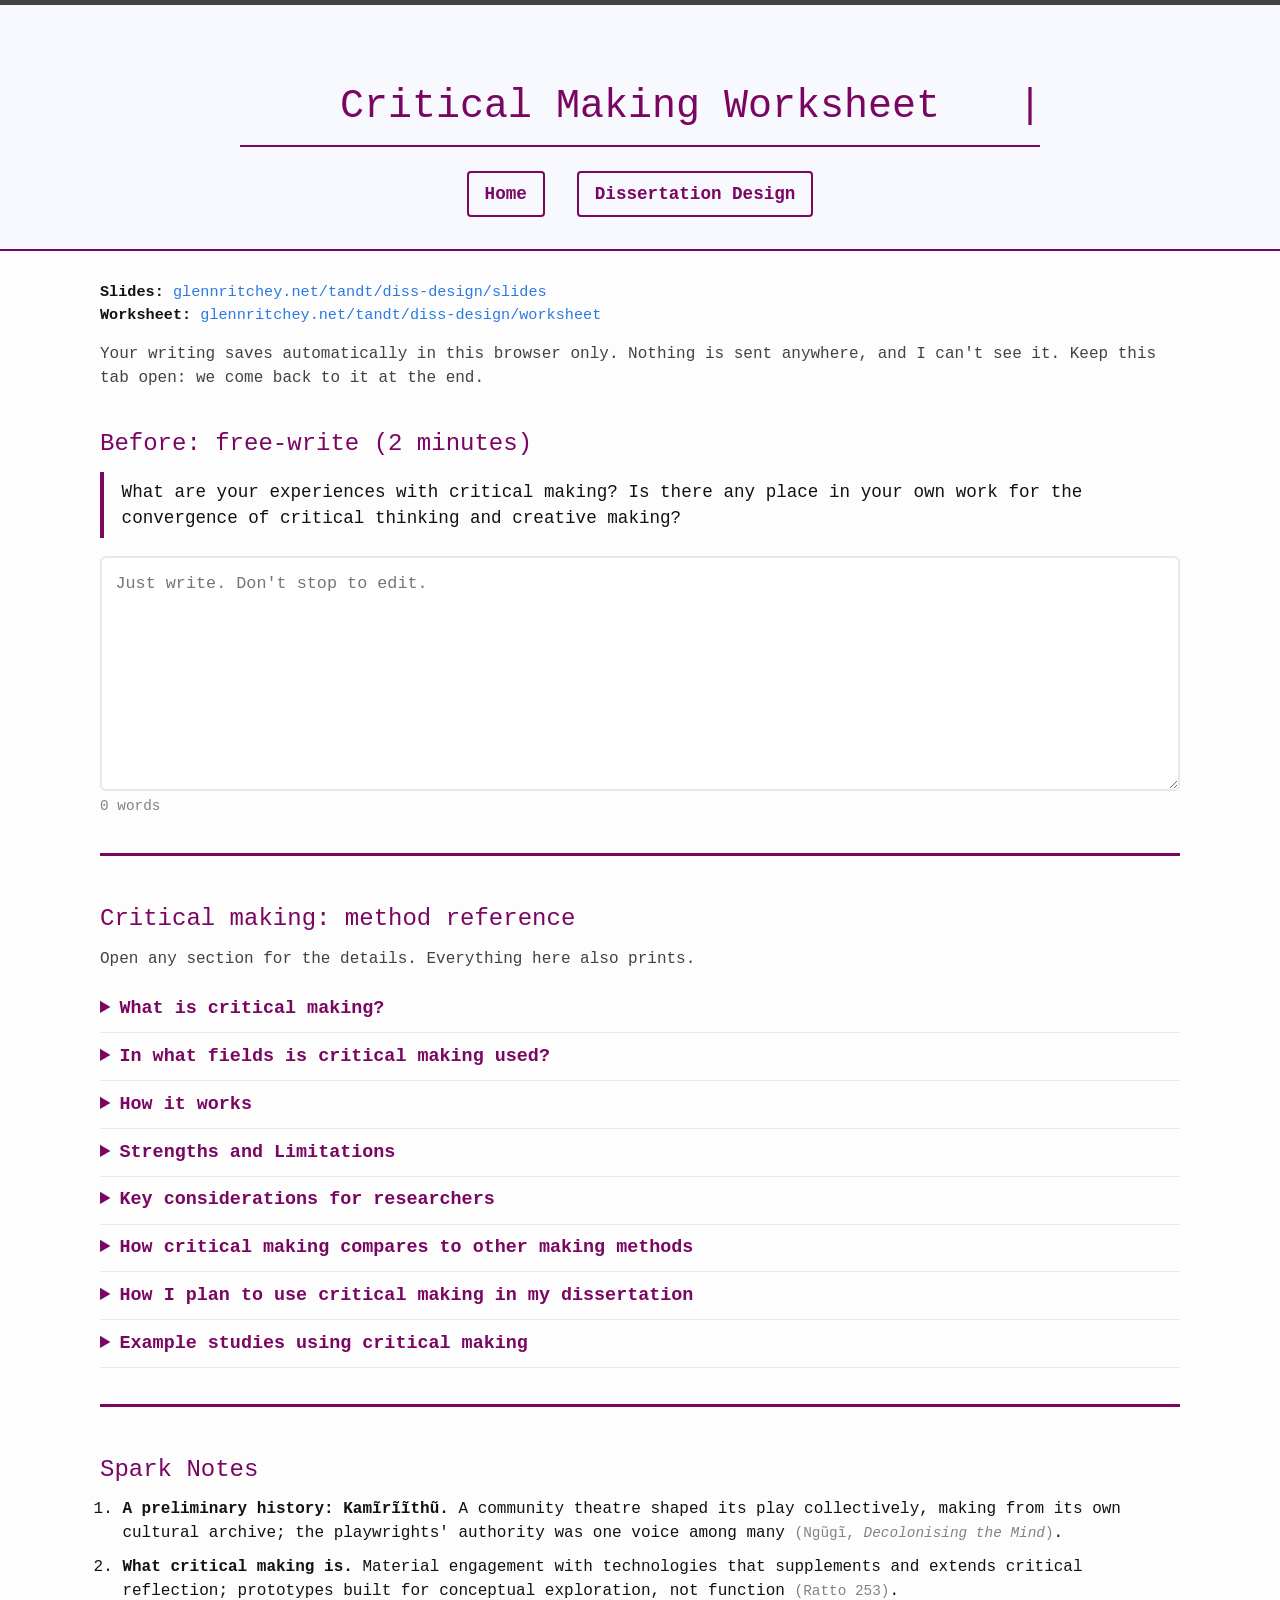
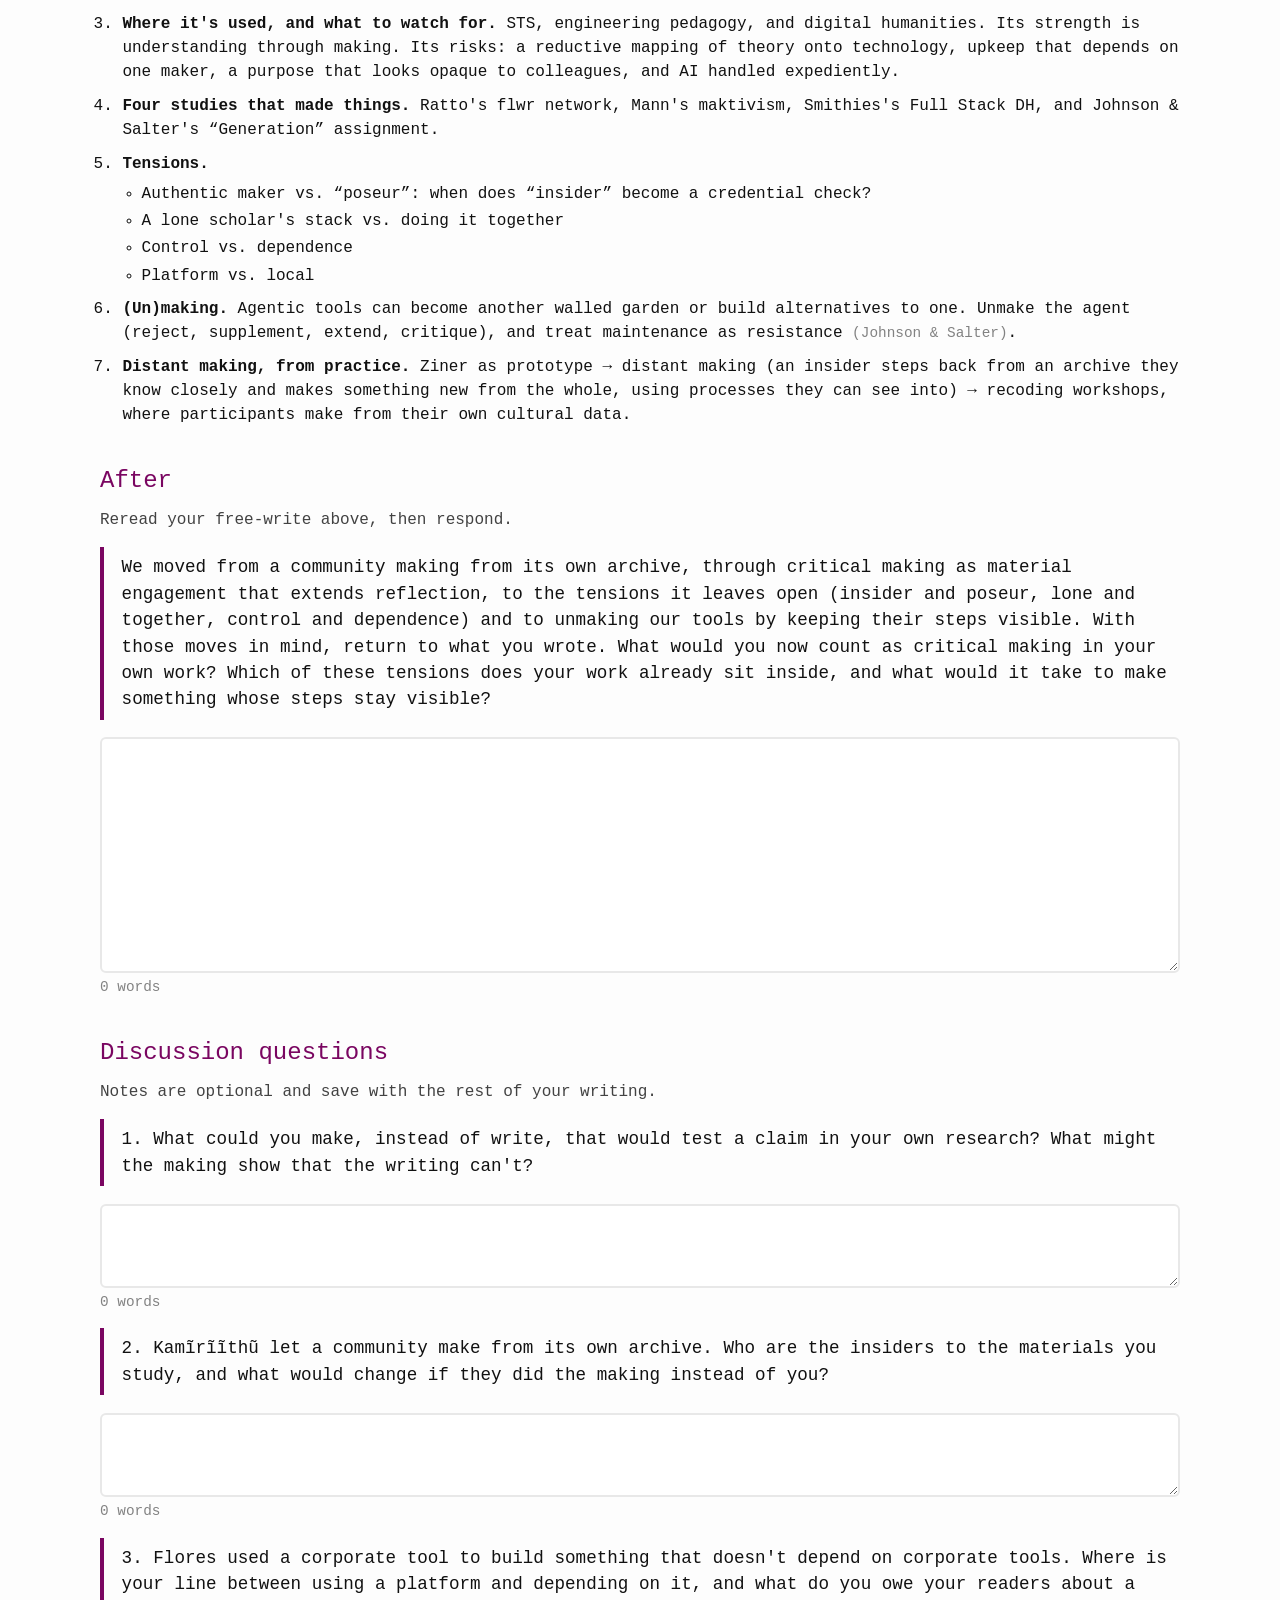
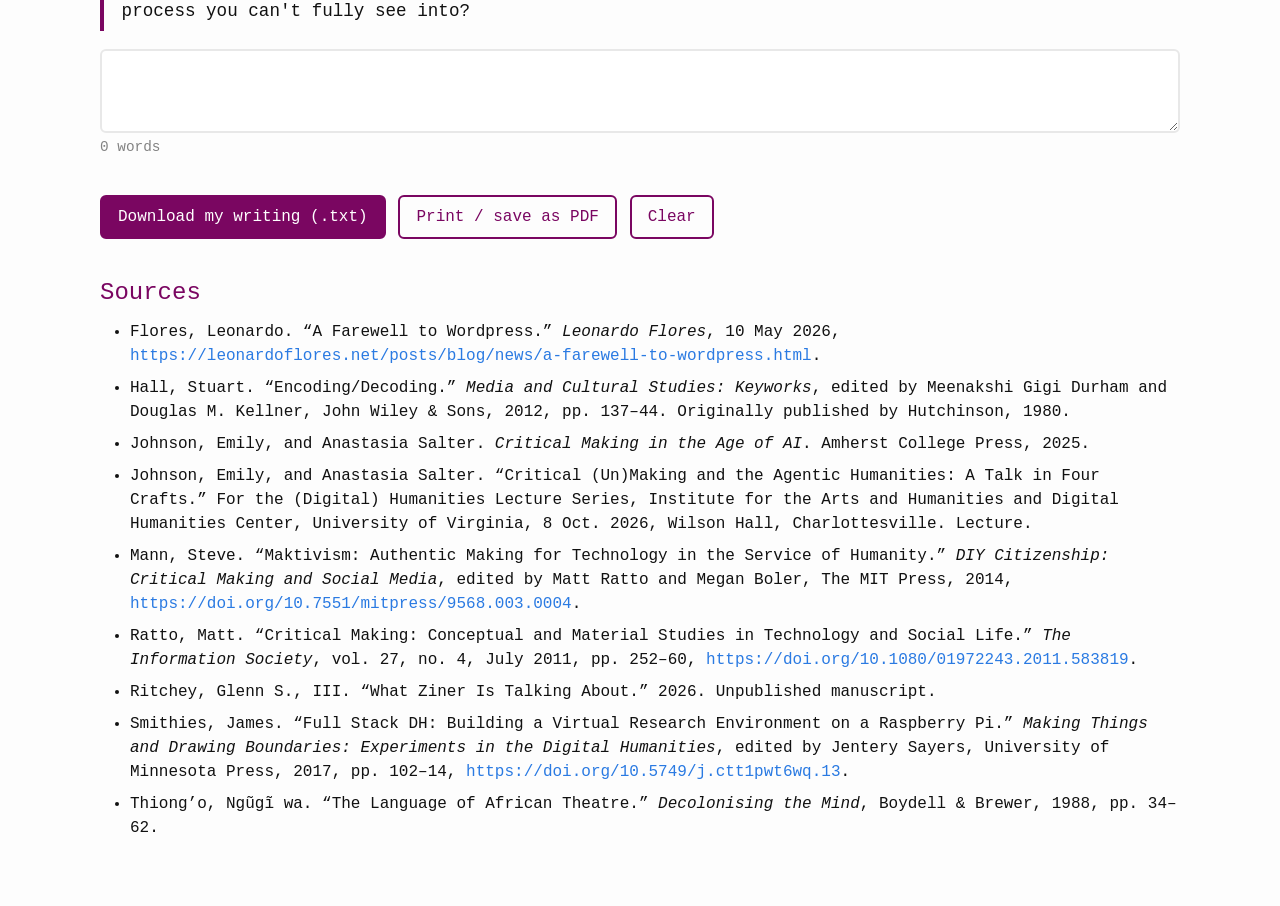
==== diss-design/worksheet/index.html @ 484efdeb "Add critical making slides, worksheet, and workshop links Slides and worksheet for the Dissertation " ====
<!DOCTYPE html>
<html lang="en">
<head>
  <meta charset="utf-8">
  <meta name="viewport" content="width=device-width, initial-scale=1">
  <title>Critical Making Worksheet - Glenn S. Ritchey III</title>
  <link rel="stylesheet" href="../../main.css">
  <style>
    .ws-note { color: var(--grey-color-dark); }
    .ws-links { font-family: var(--mono-font-family); font-size: 0.95rem; }
    .ws-section { margin: calc(var(--spacing-unit) * 1.2) 0; }
    .ws-section h2 { color: var(--accent-color); margin-bottom: 0.4em; }
    .ws-prompt {
      border-left: 4px solid var(--accent-color);
      padding: 0.4em 0 0.4em 1em; margin: 0 0 1em;
      font-size: 1.1rem;
    }
    .ws-section textarea {
      display: block; width: 100%; box-sizing: border-box;
      min-height: 14em; padding: 0.8em;
      font: inherit; font-size: 1.05rem; line-height: 1.5;
      color: var(--text-color); background: #fff;
      border: 2px solid var(--grey-color-light); border-radius: 6px;
      resize: vertical;
    }
    .ws-section textarea.short { min-height: 5em; }
    .ws-section textarea:focus { outline: none; border-color: var(--accent-color); }
    .ws-meta { color: var(--grey-color); font-size: 0.9rem; margin-top: 0.3em; }

    .ws-actions { display: flex; flex-wrap: wrap; gap: 0.8em; align-items: center; margin-top: var(--spacing-unit); }
    .ws-actions button {
      font: inherit; font-size: 1rem; cursor: pointer;
      padding: 0.5em 1em; border-radius: 6px;
      border: 2px solid var(--accent-color);
      background: var(--accent-color); color: #fff;
    }
    .ws-actions button:hover { background: var(--accent-color-dark); }
    .ws-actions button.secondary { background: transparent; color: var(--accent-color); }
    .ws-actions button.secondary:hover { background: var(--header-bg); }
    #ws-status { color: var(--grey-color); font-size: 0.9rem; }

    .ws-outline { border-top: 3px solid var(--accent-color); padding-top: 0.8em; }
    .ws-outline ol { margin-left: 1.4em; }
    .ws-outline li { margin-bottom: 0.6em; line-height: 1.5; }
    .ws-outline ul { margin: 0.4em 0 0 1.2em; }
    .ws-outline ul li { margin-bottom: 0.2em; }

    /* Method reference: collapsed in the room, open for reading and print */
    .ws-ref { border-top: 3px solid var(--accent-color); padding-top: 0.8em; }
    .ws-ref details { border-bottom: 1px solid var(--grey-color-light); padding: 0.6em 0; }
    .ws-ref summary {
      cursor: pointer; font-weight: bold; font-size: 1.15rem; color: var(--accent-color);
    }
    .ws-ref details > *:not(summary) { margin-top: 0.7em; }
    .ws-ref ol, .ws-ref ul { margin-left: 1.4em; }
    .ws-ref li { margin-bottom: 0.4em; line-height: 1.5; }
    .ws-rq { border-left: 4px solid var(--accent-color); padding-left: 1em; }

    .ws-table-wrap { overflow-x: auto; }
    .ws-table-wrap table { width: 100%; border-collapse: collapse; font-size: 0.95rem; }
    .ws-table-wrap th, .ws-table-wrap td {
      text-align: left; vertical-align: top;
      padding: 0.5em 0.6em; border-bottom: 1px solid var(--grey-color-light);
    }
    .ws-table-wrap th { background: var(--header-bg); }
    .ws-table-wrap ul { margin: 0 0 0 1.1em; }

    .ws-study { margin-bottom: 1em; }
    .ws-study p { margin-bottom: 0.3em; }

    .ref { color: var(--grey-color); font-size: 0.9em; }
    cite { font-style: italic; }
    .ws-sources li { margin-bottom: 0.5em; }

    /* Gaps for Glenn to fill; remove the class when settled */
    .query {
      background: #fff3b0; color: #5a4a00;
      font-family: var(--mono-font-family); font-size: 0.85em;
      padding: 0 0.3em; border-radius: 3px;
    }

    @media print {
      .site-header .cv-navigation, .ws-actions, .ws-meta { display: none; }
      .ws-section textarea { min-height: 6em; border-color: #999; }
      .ws-ref summary { list-style: none; }
      .thermal-text { animation: none; width: auto; opacity: 1; }
      .thermal-text::after { content: none; }
      .ws-prompt, .ws-ref summary, .ws-section h2 { break-after: avoid; }
      .ws-study, .ws-table-wrap tr, .ws-sources li, .ws-outline li { break-inside: avoid; }
    }
  </style>
</head>
<body>
<header class="site-header">
  <div class="wrapper">
    <h1 class="animated-header thermal-text" id="site-title">Critical Making Worksheet</h1>
    <div class="cv-navigation">
      <ul>
        <li><a href="https://glennritchey.net/" class="animated-link">Home</a></li>
        <li><a href="../" class="animated-link">Dissertation Design</a></li>
      </ul>
    </div>
  </div>
</header>
<main class="page-content" aria-label="Content">
<div class="wrapper">

<p class="ws-links"><strong>Slides:</strong> <a href="https://glennritchey.net/tandt/diss-design/slides/">glennritchey.net/tandt/diss-design/slides</a><br>
<strong>Worksheet:</strong> <a href="https://glennritchey.net/tandt/diss-design/worksheet/">glennritchey.net/tandt/diss-design/worksheet</a></p>

<p class="ws-note">Your writing saves automatically in this browser only. Nothing is sent anywhere, and I can't see it. Keep this tab open: we come back to it at the end.</p>

<!-- ============ BEFORE ============ -->
<section class="ws-section" aria-labelledby="before-h">
  <h2 id="before-h">Before: free-write (2 minutes)</h2>
  <p class="ws-prompt" id="before-prompt">What are your experiences with critical making? Is there any place in your own work for the convergence of critical thinking and creative making?</p>
  <textarea id="before" aria-labelledby="before-h before-prompt" placeholder="Just write. Don't stop to edit."></textarea>
  <p class="ws-meta" id="before-count">0 words</p>
</section>

<!-- ============ METHOD REFERENCE ============ -->
<section class="ws-section ws-ref" aria-labelledby="ref-h">
  <h2 id="ref-h">Critical making: method reference</h2>
  <p class="ws-note">Open any section for the details. Everything here also prints.</p>

  <details>
    <summary>What is critical making?</summary>
    <p>Critical making is a research method that uses material, hands-on work with technologies to extend critical reflection. Matt Ratto defines it as the effort “to use material forms of engagement with technologies to supplement and extend critical reflection and, in doing so, to reconnect our lived experiences with technologies to social and conceptual critique” <span class="ref">(Ratto 253)</span>.</p>
    <p>The things made are not meant to be finished products. Prototypes are “used to extend knowledge and skills in relevant technical areas as well as to provide the means for conceptual exploration” <span class="ref">(Ratto 253)</span>. The knowledge comes through the making.</p>
  </details>

  <details>
    <summary>In what fields is critical making used?</summary>
    <ul>
      <li>Science and technology studies and information studies (Ratto)</li>
      <li>Technology and society; engineering pedagogy (Mann)</li>
      <li>Digital humanities (Smithies)</li>
      <li>DH methodologies and pedagogy (Johnson &amp; Salter)</li>
    </ul>
  </details>

  <details>
    <summary>How it works</summary>
    <ol>
      <li><strong>Gather the concepts.</strong> Review the relevant literature and name the concepts and questions the making will work through.</li>
      <li><strong>Build prototypes together.</strong> Design and build technical prototypes collaboratively. Function matters less than what the building teaches.</li>
      <li><strong>Reconfigure and reflect.</strong> Rework the prototypes, discuss what they show, and carry that back to the concepts.</li>
    </ol>
    <p class="ref">Paraphrased from Ratto (2011)</p>
  </details>

  <details>
    <summary>Strengths and Limitations</summary>
    <div class="ws-table-wrap">
      <table>
        <thead><tr><th scope="col">Strengths</th><th scope="col">Limitations</th></tr></thead>
        <tbody><tr>
          <td><ul>
            <li>Understanding comes through “joint conceptual and materially productive work” <span class="ref">(Ratto 258)</span></li>
            <li>Connects lived experience with technology to critique</li>
            <li>Makes abstract claims about technology concrete and testable</li>
            <li>Produces a shared object a group can discuss</li>
          </ul></td>
          <td><ul>
            <li>The mapping of theory onto technology can turn reductive <span class="ref">(Ratto 257)</span></li>
            <li>“Not a model for general use”: upkeep, one maker's skills, platform dependence <span class="ref">(Smithies)</span></li>
            <li>The purpose can look opaque to colleagues <span class="ref">(Smithies)</span></li>
            <li>AI is often handled expediently: one optional prompt, not a full module <span class="ref">(Johnson &amp; Salter)</span></li>
          </ul></td>
        </tr></tbody>
      </table>
    </div>
  </details>

  <details>
    <summary>Key considerations for researchers</summary>
    <ul>
      <li><strong>Positionality:</strong> who counts as an insider, and when does “insider” become a credential check? <span class="ref">(Mann)</span></li>
      <li><strong>Shared authority:</strong> at Kamĩrĩĩthũ, the community made from its own archive and the playwrights' voice was one among many <span class="ref">(Ngũgĩ)</span>.</li>
      <li><strong>Visible steps:</strong> document the process. The less of a process you can see into, the more you owe an account of what it did.</li>
      <li><strong>Maintenance:</strong> plan for who keeps the thing running after the study ends.</li>
      <li><strong>Platform dependence:</strong> even a self-hosted stack can still run on Amazon <span class="ref">(Smithies)</span>.</li>
    </ul>
  </details>

  <details>
    <summary>How critical making compares to other making methods</summary>
    <div class="ws-table-wrap">
      <table>
        <thead><tr><th scope="col">Method</th><th scope="col">Central question</th><th scope="col">How it differs from critical making</th></tr></thead>
        <tbody>
          <tr><td>Research through design</td><td>What can designing this artifact teach us?</td><td>Aims at design knowledge and better artifacts; critique of technology is not required</td></tr>
          <tr><td>Speculative design</td><td>What futures could this object provoke us to imagine?</td><td>Objects provoke an audience, often as exhibits; making is less a site of the maker's own learning</td></tr>
          <tr><td>Participatory design</td><td>How can the people affected shape the system?</td><td>Centers stakeholder decision-making in a system's design; reflection is a means rather than the end</td></tr>
          <tr><td>Maker / DIY culture</td><td>Can I build or fix this myself?</td><td>Making as skill, hobby, or self-reliance; critique is optional (Mann's “do it together” pushes it toward critique)</td></tr>
        </tbody>
      </table>
    </div>
  </details>

  <details>
    <summary>How I plan to use critical making in my dissertation</summary>
    <p class="ws-rq"><strong>Research question:</strong> How can critical making, practiced as distant making, build digital literacy by teaching tactile literacy through digital tools, and digital literacy through tactile making, when people work with large data sets?</p>
    <p>I am integrating my critical making practice into digital literacy by developing <strong>distant making</strong>: an insider steps back from an archive they know closely and makes something new from the whole, using processes they can see into. “My distance is a matter of choice” <span class="ref">(Ritchey, “What Ziner is Talking About”)</span>.</p>
    <ul>
      <li><strong>Ziner</strong> is the prototype: a zine tool for first-year composition and the Ephemera Eternal workshop, whose iterations stay visible in its commit history.</li>
      <li><strong>Recoding workshops</strong> move between the folded page and the tools that generate it. Participants make from their own cultural data sets, and follow-up interviews ask what the making decoded <span class="ref">(Hall)</span>.</li>
    </ul>
  </details>

  <details>
    <summary>Example studies using critical making</summary>
    <div class="ws-study">
      <p><strong>Ratto (2011): flwr.</strong></p>
      <p class="ref">Ratto, Matt. “Critical Making: Conceptual and Material Studies in Technology and Social Life.” <cite>The Information Society</cite>, vol. 27, no. 4, July 2011, pp. 252–60, <a href="https://doi.org/10.1080/01972243.2011.583819">https://doi.org/10.1080/01972243.2011.583819</a>.</p>
      <p>Participants built networked “flwrs” set to a gift economy. When most of them only listened, the network “died,” and the discussion turned to reciprocity.</p>
    </div>
    <div class="ws-study">
      <p><strong>Mann (2014): maktivism.</strong></p>
      <p class="ref">Mann, Steve. “Maktivism: Authentic Making for Technology in the Service of Humanity.” <cite>DIY Citizenship: Critical Making and Social Media</cite>, edited by Matt Ratto and Megan Boler, The MIT Press, 2014, <a href="https://doi.org/10.7551/mitpress/9568.003.0004">https://doi.org/10.7551/mitpress/9568.003.0004</a>.</p>
      <p>Students hack dumpster computers and ID readers. The “Griefcase” makes a guard who wants to search it give up his own fingerprints.</p>
    </div>
    <div class="ws-study">
      <p><strong>Smithies (2017): Full Stack DH.</strong></p>
      <p class="ref">Smithies, James. “Full Stack DH: Building a Virtual Research Environment on a Raspberry Pi.” <cite>Making Things and Drawing Boundaries: Experiments in the Digital Humanities</cite>, edited by Jentery Sayers, University of Minnesota Press, 2017, pp. 102–14, <a href="https://doi.org/10.5749/j.ctt1pwt6wq.13">https://doi.org/10.5749/j.ctt1pwt6wq.13</a>.</p>
      <p>A personal research environment on a Raspberry Pi: control of the whole stack, yet still dependent on Amazon, and still needing care.</p>
    </div>
    <div class="ws-study">
      <p><strong>Johnson &amp; Salter (2025): “Generation.”</strong></p>
      <p class="ref">Johnson, Emily, and Anastasia Salter. <cite>Critical Making in the Age of AI</cite>. Amherst College Press, 2025.</p>
      <p>Students regenerate their own assignments with ChatGPT and critique the output.</p>
    </div>
  </details>
</section>

<!-- ============ SPARK NOTES ============ -->
<section class="ws-section ws-outline" aria-labelledby="outline-h">
  <h2 id="outline-h">Spark Notes</h2>
  <ol>
    <li><strong>A preliminary history: Kamĩrĩĩthũ.</strong> A community theatre shaped its play collectively, making from its own cultural archive; the playwrights' authority was one voice among many <span class="ref">(Ngũgĩ, <cite>Decolonising the Mind</cite>)</span>.</li>
    <li><strong>What critical making is.</strong> Material engagement with technologies that supplements and extends critical reflection; prototypes built for conceptual exploration, not function <span class="ref">(Ratto 253)</span>.</li>
    <li><strong>Where it's used, and what to watch for.</strong> STS, engineering pedagogy, and digital humanities. Its strength is understanding through making. Its risks: a reductive mapping of theory onto technology, upkeep that depends on one maker, a purpose that looks opaque to colleagues, and AI handled expediently.</li>
    <li><strong>Four studies that made things.</strong> Ratto's flwr network, Mann's maktivism, Smithies's Full Stack DH, and Johnson &amp; Salter's “Generation” assignment.</li>
    <li><strong>Tensions.</strong>
      <ul>
        <li>Authentic maker vs. “poseur”: when does “insider” become a credential check?</li>
        <li>A lone scholar's stack vs. doing it together</li>
        <li>Control vs. dependence</li>
        <li>Platform vs. local</li>
      </ul>
    </li>
    <li><strong>(Un)making.</strong> Agentic tools can become another walled garden or build alternatives to one. Unmake the agent (reject, supplement, extend, critique), and treat maintenance as resistance <span class="ref">(Johnson &amp; Salter)</span>.</li>
    <li><strong>Distant making, from practice.</strong> Ziner as prototype → distant making (an insider steps back from an archive they know closely and makes something new from the whole, using processes they can see into) → recoding workshops, where participants make from their own cultural data.</li>
  </ol>
</section>

<!-- ============ AFTER ============ -->
<section class="ws-section" aria-labelledby="after-h">
  <h2 id="after-h">After</h2>
  <p class="ws-note">Reread your free-write above, then respond.</p>
  <p class="ws-prompt" id="after-prompt">We moved from a community making from its own archive, through critical making as material engagement that extends reflection, to the tensions it leaves open (insider and poseur, lone and together, control and dependence) and to unmaking our tools by keeping their steps visible. With those moves in mind, return to what you wrote. What would you now count as critical making in your own work? Which of these tensions does your work already sit inside, and what would it take to make something whose steps stay visible?</p>
  <textarea id="after" aria-labelledby="after-h after-prompt"></textarea>
  <p class="ws-meta" id="after-count">0 words</p>
</section>

<!-- ============ DISCUSSION ============ -->
<section class="ws-section" aria-labelledby="disc-h">
  <h2 id="disc-h">Discussion questions</h2>
  <p class="ws-note">Notes are optional and save with the rest of your writing.</p>

  <p class="ws-prompt" id="q1-prompt">1. What could you make, instead of write, that would test a claim in your own research? What might the making show that the writing can't?</p>
  <textarea class="short" id="q1" aria-labelledby="q1-prompt"></textarea>
  <p class="ws-meta" id="q1-count">0 words</p>

  <p class="ws-prompt" id="q2-prompt">2. Kamĩrĩĩthũ let a community make from its own archive. Who are the insiders to the materials you study, and what would change if they did the making instead of you?</p>
  <textarea class="short" id="q2" aria-labelledby="q2-prompt"></textarea>
  <p class="ws-meta" id="q2-count">0 words</p>

  <p class="ws-prompt" id="q3-prompt">3. Flores used a corporate tool to build something that doesn't depend on corporate tools. Where is your line between using a platform and depending on it, and what do you owe your readers about a process you can't fully see into?</p>
  <textarea class="short" id="q3" aria-labelledby="q3-prompt"></textarea>
  <p class="ws-meta" id="q3-count">0 words</p>
</section>

<div class="ws-actions">
  <button type="button" id="download">Download my writing (.txt)</button>
  <button type="button" class="secondary" id="print">Print / save as PDF</button>
  <button type="button" class="secondary" id="clear">Clear</button>
  <span id="ws-status" role="status" aria-live="polite"></span>
</div>

<!-- ============ SOURCES ============ -->
<section class="ws-section ws-sources" aria-labelledby="src-h">
  <h2 id="src-h">Sources</h2>
  <ul>
    <li>Flores, Leonardo. “A Farewell to Wordpress.” <cite>Leonardo Flores</cite>, 10 May 2026, <a href="https://leonardoflores.net/posts/blog/news/a-farewell-to-wordpress.html">https://leonardoflores.net/posts/blog/news/a-farewell-to-wordpress.html</a>.</li>
    <li>Hall, Stuart. “Encoding/Decoding.” <cite>Media and Cultural Studies: Keyworks</cite>, edited by Meenakshi Gigi Durham and Douglas M. Kellner, John Wiley &amp; Sons, 2012, pp. 137–44. Originally published by Hutchinson, 1980.</li>
    <li>Johnson, Emily, and Anastasia Salter. <cite>Critical Making in the Age of AI</cite>. Amherst College Press, 2025.</li>
    <li>Johnson, Emily, and Anastasia Salter. “Critical (Un)Making and the Agentic Humanities: A Talk in Four Crafts.” For the (Digital) Humanities Lecture Series, Institute for the Arts and Humanities and Digital Humanities Center, University of Virginia, 8 Oct. 2026, Wilson Hall, Charlottesville. Lecture.</li>
    <li>Mann, Steve. “Maktivism: Authentic Making for Technology in the Service of Humanity.” <cite>DIY Citizenship: Critical Making and Social Media</cite>, edited by Matt Ratto and Megan Boler, The MIT Press, 2014, <a href="https://doi.org/10.7551/mitpress/9568.003.0004">https://doi.org/10.7551/mitpress/9568.003.0004</a>.</li>
    <li>Ratto, Matt. “Critical Making: Conceptual and Material Studies in Technology and Social Life.” <cite>The Information Society</cite>, vol. 27, no. 4, July 2011, pp. 252–60, <a href="https://doi.org/10.1080/01972243.2011.583819">https://doi.org/10.1080/01972243.2011.583819</a>.</li>
    <li>Ritchey, Glenn S., III. “What Ziner Is Talking About.” 2026. Unpublished manuscript.</li>
    <li>Smithies, James. “Full Stack DH: Building a Virtual Research Environment on a Raspberry Pi.” <cite>Making Things and Drawing Boundaries: Experiments in the Digital Humanities</cite>, edited by Jentery Sayers, University of Minnesota Press, 2017, pp. 102–14, <a href="https://doi.org/10.5749/j.ctt1pwt6wq.13">https://doi.org/10.5749/j.ctt1pwt6wq.13</a>.</li>
    <li>Thiong’o, Ngũgĩ wa. “The Language of African Theatre.” <cite>Decolonising the Mind</cite>, Boydell &amp; Brewer, 1988, pp. 34–62.</li>
  </ul>
</section>

</div>
</main>

<script>
(function () {
  const KEY = 'tandt-cm-worksheet-v1';
  const ids = ['before', 'after', 'q1', 'q2', 'q3'];
  const fields = ids.map(id => document.getElementById(id));
  const byId = id => document.getElementById(id);
  const status = byId('ws-status');
  let storageOk = true, saveTimer = null;

  const words = s => (s.trim().match(/\S+/g) || []).length;
  const count = f => {
    const n = words(f.value);
    byId(f.id + '-count').textContent = n + (n === 1 ? ' word' : ' words');
  };
  const noSave = () => { storageOk = false;
    status.textContent = 'This browser is not saving. Use Download before closing the tab.'; };

  function load() {
    try {
      const data = JSON.parse(localStorage.getItem(KEY) || '{}');
      fields.forEach(f => { if (typeof data[f.id] === 'string') f.value = data[f.id]; });
    } catch (e) { noSave(); }
    fields.forEach(count);
  }

  function save() {
    if (!storageOk) return;
    try {
      const data = {};
      fields.forEach(f => { data[f.id] = f.value; });
      localStorage.setItem(KEY, JSON.stringify(data));
      status.textContent = 'Saved in this browser';
    } catch (e) { noSave(); }
  }

  fields.forEach(f => f.addEventListener('input', () => {
    count(f);
    clearTimeout(saveTimer);
    saveTimer = setTimeout(save, 400);
  }));
  window.addEventListener('beforeunload', save);

  // Open every reference section for printing, then restore
  let wasOpen = [];
  window.addEventListener('beforeprint', () => {
    const ds = [...document.querySelectorAll('.ws-ref details')];
    wasOpen = ds.map(d => d.open);
    ds.forEach(d => { d.open = true; });
  });
  window.addEventListener('afterprint', () => {
    document.querySelectorAll('.ws-ref details').forEach((d, n) => { d.open = !!wasOpen[n]; });
  });
  byId('print').addEventListener('click', () => window.print());

  byId('download').addEventListener('click', () => {
    const prompt = id => byId(id).textContent.trim();
    const block = (label, promptId, f) => [label, prompt(promptId), '', f.value.trim(), ''];
    const text = [
      'Critical Making Worksheet', '',
      ...block('BEFORE', 'before-prompt', fields[0]),
      ...block('AFTER', 'after-prompt', fields[1]),
      'DISCUSSION', '',
      ...block('', 'q1-prompt', fields[2]),
      ...block('', 'q2-prompt', fields[3]),
      ...block('', 'q3-prompt', fields[4])
    ].join('\n');
    const a = document.createElement('a');
    a.href = URL.createObjectURL(new Blob([text], { type: 'text/plain;charset=utf-8' }));
    a.download = 'critical-making-worksheet.txt';
    document.body.appendChild(a); a.click(); a.remove();
    setTimeout(() => URL.revokeObjectURL(a.href), 1000);
  });

  byId('clear').addEventListener('click', () => {
    if (!confirm('Erase all your responses from this browser? This cannot be undone.')) return;
    fields.forEach(f => { f.value = ''; count(f); });
    try { localStorage.removeItem(KEY); } catch (e) {}
    status.textContent = 'Cleared';
  });

  load();
})();
</script>
</body>
</html>
---- main.css ----
/*
 * Standalone stylesheet for glennritchey.net, ported off the Jekyll
 * "minima" theme for a plain static host (no Sass/Liquid build step).
 * Covers the same markup as _layouts/default.html + _includes/footer.html.
 */

:root {
  --text-color: #111;
  --background-color: #fdfdfd;
  --brand-color: #2a7ae2;
  --brand-color-visited: rgb(22.9483471074, 86.2541322314, 168.5516528926);
  --grey-color: #828282;
  --grey-color-light: #e8e8e8;
  --grey-color-dark: #424242;
  --accent-color: rgb(122, 6, 97);
  --accent-color-dark: rgb(98, 5, 78);
  --header-bg: rgb(248, 248, 255);
  --spacing-unit: 30px;
  --content-width: 800px;
  --base-font-family: -apple-system, BlinkMacSystemFont, "Segoe UI", Roboto, Helvetica, Arial, sans-serif, "Apple Color Emoji", "Segoe UI Emoji", "Segoe UI Symbol";
  --mono-font-family: 'Liberation Mono', 'Courier New', Consolas, Monaco, 'Andale Mono', 'Ubuntu Mono', monospace;
}

/**
 * Reset some basic elements
 */
body, h1, h2, h3, h4, h5, h6,
p, blockquote, pre, hr,
dl, dd, ol, ul, figure {
  margin: 0;
  padding: 0;
}

/**
 * Basic styling
 */
body {
  font: 400 16px/1.5 var(--base-font-family);
  color: var(--text-color);
  background-color: var(--background-color);
  -webkit-text-size-adjust: 100%;
  -webkit-font-feature-settings: "kern" 1;
  -moz-font-feature-settings: "kern" 1;
  -o-font-feature-settings: "kern" 1;
  font-feature-settings: "kern" 1;
  font-kerning: normal;
  display: flex;
  min-height: 100vh;
  flex-direction: column;
}

/**
 * Set `margin-bottom` to maintain vertical rhythm
 */
h1, h2, h3, h4, h5, h6,
p, blockquote, pre,
ul, ol, dl, figure,
.highlight {
  margin-bottom: 15px;
}

/**
 * `main` element
 */
main {
  display: block;
}

/**
 * Images
 */
img {
  max-width: 100%;
  vertical-align: middle;
}

/**
 * Figures
 */
figure > img {
  display: block;
}

figcaption {
  font-size: 14px;
}

/**
 * Lists
 */
ul, ol {
  margin-left: 30px;
}

li > ul,
li > ol {
  margin-bottom: 0;
}

/**
 * Headings
 */
h1, h2, h3, h4, h5, h6 {
  font-weight: 400;
}

/**
 * Links
 */
a {
  color: var(--brand-color);
  text-decoration: none;
}
a:visited {
  color: var(--brand-color-visited);
}
a:hover {
  color: var(--text-color);
  text-decoration: underline;
}

/**
 * Blockquotes
 */
blockquote {
  color: var(--grey-color);
  border-left: 4px solid var(--grey-color-light);
  padding-left: 15px;
  font-size: 18px;
  letter-spacing: -1px;
  font-style: italic;
}
blockquote > :last-child {
  margin-bottom: 0;
}

/**
 * Base code formatting (overridden by the custom code-block rules below)
 */
pre,
code {
  font-size: 15px;
  border: 1px solid var(--grey-color-light);
  border-radius: 3px;
  background-color: #eef;
}

code {
  padding: 1px 5px;
}

pre {
  padding: 8px 12px;
  overflow-x: auto;
}
pre > code {
  border: 0;
  padding-right: 0;
  padding-left: 0;
}

/**
 * Wrapper
 */
.wrapper {
  max-width: calc(800px - 30px * 2);
  margin-right: auto;
  margin-left: auto;
  padding-right: 30px;
  padding-left: 30px;
}
@media screen and (max-width: 800px) {
  .wrapper {
    max-width: calc(800px - 30px);
    padding-right: 15px;
    padding-left: 15px;
  }
}

/**
 * Clearfix
 */
.wrapper:after {
  content: "";
  display: table;
  clear: both;
}

/**
 * Tables
 */
table {
  margin-bottom: 30px;
  width: 100%;
  text-align: left;
  color: rgb(62.9, 62.9, 62.9);
  border-collapse: collapse;
  border: 1px solid var(--grey-color-light);
}
table tr:nth-child(even) {
  background-color: rgb(247.3, 247.3, 247.3);
}
table th, table td {
  padding: 10px 15px;
}
table th {
  background-color: rgb(239.65, 239.65, 239.65);
  border: 1px solid rgb(221.8, 221.8, 221.8);
  border-bottom-color: rgb(201.4, 201.4, 201.4);
}
table td {
  border: 1px solid var(--grey-color-light);
}

/**
 * Site header (base; overridden by the custom rules below)
 */
.site-header {
  border-top: 5px solid var(--grey-color-dark);
  border-bottom: 1px solid var(--grey-color-light);
  min-height: 55.95px;
  position: relative;
}

/**
 * Site footer
 */
.site-footer {
  border-top: 1px solid var(--grey-color-light);
  padding: 30px 0;
}

/**
 * Page content
 */
.page-content {
  padding: 30px 0;
  flex: 1;
}

/* Inline code */
code {
  background-color: #f6f8fa;
  border: 1px solid #d1d5da;
  border-radius: 3px;
  padding: 0.2em 0.4em;
  font-family: var(--mono-font-family);
  font-size: 0.9em;
  color: #24292e;
}

/* Code blocks */
pre {
  background-color: #f6f8fa;
  border: 2px solid var(--accent-color);
  border-radius: 6px;
  padding: 16px;
  overflow-x: auto;
  margin: 1.5rem 0;
  line-height: 1.45;
}

pre code {
  background-color: transparent;
  border: 0;
  padding: 0;
  font-family: var(--mono-font-family);
  font-size: 0.85em;
  color: #24292e;
  white-space: pre;
  word-break: normal;
  word-wrap: normal;
}

/* JSON syntax highlighting (basic) */
pre code .s { color: #032f62; } /* strings */
pre code .k { color: #d73a49; } /* keys */
pre code .p { color: #24292e; } /* punctuation */

/* Scrollbar styling for code blocks */
pre::-webkit-scrollbar {
  height: 8px;
}

pre::-webkit-scrollbar-track {
  background: #f1f1f1;
  border-radius: 4px;
}

pre::-webkit-scrollbar-thumb {
  background: var(--accent-color);
  border-radius: 4px;
}

pre::-webkit-scrollbar-thumb:hover {
  background: var(--accent-color-dark);
}

/* Global font family */
html {
  overflow-x: clip;
}
body {
  font-family: var(--mono-font-family) !important;
  overflow-x: hidden;
}

/* Custom styles */
.wrapper {
  max-width: 1080px !important;
  margin: 0 auto !important;
  padding: 0 20px !important;
}

.site-header {
  background: var(--header-bg);
  border-bottom: 2px solid var(--accent-color);
  padding: 2rem 0;
  text-align: center;
}

.site-header .wrapper {
  max-width: 800px !important;
  margin: 0 auto !important;
  padding: 0 20px !important;
}

.site-header .animated-header {
  margin-bottom: 1.5rem;
  font-size: 2.5rem;
}

.site-header .cv-navigation {
  margin: 0;
}

h1, h2, h3, h4, h5, h6 {
  color: var(--accent-color) !important;
}

/* Improved heading spacing */
h1 {
  margin-top: 2.5rem;
  margin-bottom: 1.5rem;
}

h2 {
  margin-top: 2rem;
  margin-bottom: 1.2rem;
}

h3 {
  margin-top: 1.5rem;
  margin-bottom: 1rem;
}

h4, h5, h6 {
  margin-top: 1.2rem;
  margin-bottom: 0.8rem;
}

.post-content h1,
.post-content h2,
.post-content h3,
.page-content h1,
.page-content h2,
.page-content h3 {
  color: var(--accent-color) !important;
}

.site-header a {
  color: var(--accent-color);
}

img {
  display: block;
  max-width: 100%;
  margin: 20px auto;
}

/* ===== ANIMATIONS ===== */

/* Thermal printer effect for text */
@keyframes thermal-print {
  from {
    width: 0;
    opacity: 0;
  }
  to {
    width: 100%;
    opacity: 1;
  }
}

@keyframes thermal-cursor {
  0%, 50% {
    opacity: 1;
  }
  51%, 100% {
    opacity: 0;
  }
}

.thermal-text {
  overflow: hidden;
  white-space: nowrap;
  animation: thermal-print 2s steps(20, end) forwards;
  position: relative;
}

.thermal-text::after {
  content: '|';
  color: var(--accent-color);
  animation: thermal-cursor 1s infinite;
  position: absolute;
  right: -2px;
}

/* Animated header */
.animated-header {
  font-family: inherit;
  color: var(--accent-color) !important;
  border-bottom: 2px solid var(--accent-color);
  padding-bottom: 0.5rem;
  margin-bottom: 2rem;
  transition: opacity 0.3s ease;
}

/* Clickable title after animation */
.clickable-title:hover {
  opacity: 0.8;
}

/* Link underline slide-in animation */
.animated-link {
  position: relative;
  text-decoration: none !important;
  color: var(--accent-color);
  font-weight: 600;
  transition: color 0.3s ease;
}

.animated-link::before {
  content: '';
  position: absolute;
  bottom: -2px;
  left: 0;
  width: 0;
  height: 2px;
  background-color: var(--accent-color);
  transition: width 0.4s ease;
}

.animated-link:hover {
  color: var(--accent-color);
}

.animated-link:hover::before {
  width: 100%;
}

/* CV Navigation Links */
.cv-navigation {
  margin: 2rem 0;
  text-align: center;
}

.cv-navigation ul {
  list-style: none;
  padding: 0;
  margin: 0;
  display: flex;
  flex-wrap: wrap;
  justify-content: center;
  gap: 2rem;
}

.cv-navigation li {
  margin: 0;
}

.cv-navigation .animated-link {
  font-size: 1.1rem;
  padding: 0.5rem 1rem;
  border: 2px solid var(--accent-color);
  border-radius: 4px;
  display: inline-block;
  transition: all 0.3s ease;
  background-color: transparent;
}

.cv-navigation .animated-link:hover {
  background-color: var(--accent-color);
  color: white !important;
  transform: translateY(-2px);
}

.cv-navigation .animated-link::before {
  display: none; /* Remove underline for navigation buttons */
}

/* Navigation dropdown styling */
.nav-dropdown-container {
  position: relative;
}

/* Override default button styles while preserving navigation styling */
.cv-navigation .nav-dropdown-btn {
  cursor: pointer;
  display: inline-flex;
  align-items: center;
  gap: 5px;
  font-family: inherit;
}

.nav-dropdown-btn {
  background: none;
  border: none;
  cursor: pointer;
  display: inline-flex;
  align-items: center;
  gap: 5px;
  font-family: inherit;
}

.nav-dropdown-btn .dropdown-arrow {
  font-size: 0.7rem;
  transition: transform 0.3s ease;
}

.nav-dropdown-btn:hover .dropdown-arrow {
  transform: rotate(180deg);
}

.nav-dropdown {
  position: absolute;
  top: 100%;
  left: 50%;
  transform: translateX(-50%);
  background-color: white;
  border: 2px solid var(--accent-color);
  border-radius: 8px;
  box-shadow: 0 4px 15px rgba(122, 6, 97, 0.2);
  min-width: 160px;
  opacity: 0;
  visibility: hidden;
  transform: translateX(-50%) translateY(-10px);
  transition: all 0.3s ease;
  z-index: 1001;
  margin-top: 8px;
}

.nav-dropdown.show {
  opacity: 1;
  visibility: visible;
  transform: translateX(-50%) translateY(0);
}

.nav-option {
  display: block;
  padding: 12px 16px;
  color: var(--accent-color);
  text-decoration: none;
  font-family: inherit;
  font-size: 0.9rem;
  font-weight: 600;
  border-bottom: 1px solid rgba(122, 6, 97, 0.1);
  transition: all 0.3s ease;
}

.nav-option:last-child {
  border-bottom: none;
  border-radius: 0 0 6px 6px;
}

.nav-option:first-child {
  border-radius: 6px 6px 0 0;
}

.nav-option:hover {
  background-color: var(--accent-color);
  color: white;
  text-decoration: none;
}

/* Contents dropdown styling */
.contents-dropdown {
  margin: 2rem 0;
  text-align: center;
}

.contents-dropdown select {
  font-family: inherit;
  font-size: 1rem;
  padding: 0.75rem 1rem;
  border: 2px solid var(--accent-color);
  border-radius: 4px;
  background-color: white;
  color: var(--accent-color);
  min-width: 250px;
  cursor: pointer;
  transition: all 0.3s ease;
  outline: none;
}

.contents-dropdown select:hover {
  background-color: var(--header-bg);
  box-shadow: 0 2px 8px rgba(122, 6, 97, 0.15);
}

.contents-dropdown select:focus {
  background-color: var(--accent-color);
  color: white;
  box-shadow: 0 0 0 3px rgba(122, 6, 97, 0.2);
}

.contents-dropdown option {
  background-color: white;
  color: var(--accent-color);
  padding: 0.5rem;
}

/* ===== FLOATING ACTION BUTTONS ===== */

/* Floating buttons container */
.floating-buttons {
  position: fixed;
  top: 20px;
  right: 20px;
  display: flex;
  flex-direction: column;
  gap: 10px;
  z-index: 1000;
}

/* Individual floating button containers */
.floating-btn-container {
  position: relative;
  display: flex;
  justify-content: flex-end;
}

/* Base floating button styles */
.floating-btn {
  display: flex;
  align-items: center;
  justify-content: center;
  width: 50px;
  height: 50px;
  border: 2px solid var(--accent-color);
  border-radius: 50%;
  background-color: white;
  color: var(--accent-color);
  font-family: inherit;
  font-size: 0.9rem;
  font-weight: bold;
  cursor: pointer;
  transition: all 0.3s ease;
  box-shadow: 0 2px 10px rgba(0, 0, 0, 0.15);
  position: relative;
}

.floating-btn:hover {
  background-color: var(--accent-color);
  color: white;
  transform: translateY(-2px);
  box-shadow: 0 4px 15px rgba(122, 6, 97, 0.3);
}

/* Email and CV button specific styling */
.email-btn,
.cv-btn {
  width: auto;
  min-width: 50px;
  padding: 0 12px;
  border-radius: 25px;
  gap: 5px;
}

.btn-icon {
  font-size: 1rem;
}

.dropdown-arrow {
  font-size: 0.7rem;
  transition: transform 0.3s ease;
}

.email-btn:hover .dropdown-arrow,
.email-btn.active .dropdown-arrow,
.cv-btn:hover .dropdown-arrow,
.cv-btn.active .dropdown-arrow {
  transform: rotate(180deg);
}

/* Email and CV Dropdowns */
.email-dropdown-container,
.cv-dropdown-container {
  position: relative;
}

.email-dropdown,
.cv-dropdown {
  position: absolute;
  top: 60px;
  right: 0;
  background-color: white;
  border: 2px solid var(--accent-color);
  border-radius: 8px;
  box-shadow: 0 4px 15px rgba(122, 6, 97, 0.2);
  min-width: 140px;
  opacity: 0;
  visibility: hidden;
  transform: translateY(-10px);
  transition: all 0.3s ease;
  z-index: 1001;
}

.email-dropdown.show,
.cv-dropdown.show {
  opacity: 1;
  visibility: visible;
  transform: translateY(0);
}

.email-option,
.cv-option {
  display: block;
  padding: 12px 16px;
  color: var(--accent-color);
  text-decoration: none;
  font-family: inherit;
  font-size: 0.9rem;
  font-weight: 600;
  border-bottom: 1px solid rgba(122, 6, 97, 0.1);
  transition: all 0.3s ease;
}

.email-option:last-child,
.cv-option:last-child {
  border-bottom: none;
  border-radius: 0 0 6px 6px;
}

.email-option:first-child,
.cv-option:first-child {
  border-radius: 6px 6px 0 0;
}

.email-option:hover,
.cv-option:hover {
  background-color: var(--accent-color);
  color: white;
  text-decoration: none;
}

/* Email button specific styling */
.email-btn .btn-icon {
  font-size: 1.2rem;
}

/* Responsive adjustments */
@media (max-width: 600px) {
  /* Header optimizations */
  .site-header {
    padding: 1.5rem 0;
  }

  .site-header .animated-header {
    font-size: 2rem;
    margin-bottom: 1.2rem;
  }

  /* Navigation button optimizations */
  .cv-navigation .animated-link {
    font-size: 1rem;
    padding: 0.4rem 0.8rem;
  }

  .floating-buttons {
    top: 15px;
    right: 15px;
    gap: 8px;
  }

  .floating-btn {
    width: 45px;
    height: 45px;
    font-size: 0.8rem;
  }

  .email-btn,
  .cv-btn {
    min-width: 45px;
    padding: 0 10px;
  }

  .email-dropdown,
  .cv-dropdown {
    right: -10px;
    min-width: 120px;
  }
}

/* Extra small devices - aggressive mobile optimizations */
@media (max-width: 480px) {
  /* Header further reduced */
  .site-header {
    padding: 1rem 0;
  }

  .site-header .animated-header {
    font-size: 1.6rem;
    margin-bottom: 1rem;
  }

  /* Navigation buttons stack better */
  .cv-navigation ul {
    gap: 0.8rem;
    flex-direction: column;
    align-items: center;
  }

  .cv-navigation .animated-link {
    font-size: 0.9rem;
    padding: 0.4rem 1rem;
    min-width: 120px;
    text-align: center;
  }

  /* Contents dropdown more aggressive reduction */
  .contents-dropdown select {
    min-width: 180px;
    font-size: 0.85rem;
    padding: 0.5rem 0.7rem;
  }

  .floating-buttons {
    top: 10px;
    right: 10px;
  }

  .email-dropdown,
  .cv-dropdown {
    right: -20px;
  }
}

/* Very small devices */
@media (max-width: 360px) {
  .site-header .animated-header {
    font-size: 1.4rem;
  }

  .contents-dropdown select {
    min-width: 160px;
    font-size: 0.8rem;
  }

  .cv-navigation .animated-link {
    font-size: 0.85rem;
    padding: 0.35rem 0.8rem;
  }
}

/* Mobile-optimized scroll-to-top button */
#scrollToTop {
  display: none;
  position: fixed;
  bottom: 90px;
  right: 20px;
  background-color: var(--accent-color);
  color: white;
  border: none;
  border-radius: 50%;
  width: 50px;
  height: 50px;
  font-size: 20px;
  cursor: pointer;
  box-shadow: 0 2px 5px rgba(0,0,0,0.3);
  z-index: 10000;
  transition: all 0.3s ease;
}

#scrollToTop:hover {
  background-color: var(--accent-color-dark);
  transform: translateY(-2px);
  box-shadow: 0 4px 10px rgba(122, 6, 97, 0.4);
}

@media (max-width: 600px) {
  #scrollToTop {
    width: 40px;
    height: 40px;
    font-size: 16px;
    bottom: 75px;
    right: 15px;
  }
}

@media (max-width: 480px) {
  #scrollToTop {
    width: 35px;
    height: 35px;
    font-size: 14px;
    bottom: 65px;
    right: 10px;
  }
}

/* ===== CV BLENDING INTERFACE ===== */

/* Blend controls */
.cv-blend-controls {
  margin: 2rem 0;
  text-align: center;
}

.blend-btn {
  font-family: inherit;
  font-size: 1rem;
  font-weight: 600;
  padding: 0.75rem 1.5rem;
  border: 2px solid var(--accent-color);
  border-radius: 4px;
  background-color: transparent;
  color: var(--accent-color);
  cursor: pointer;
  transition: all 0.3s ease;
  margin: 0 0.5rem;
}

.blend-btn:hover {
  background-color: var(--accent-color);
  color: white;
  transform: translateY(-2px);
  box-shadow: 0 4px 12px rgba(122, 6, 97, 0.2);
}

.blend-btn.secondary {
  background-color: var(--accent-color);
  color: white;
}

.blend-btn.secondary:hover {
  background-color: var(--accent-color-dark);
}

/* Blend stats */
.blend-stats {
  font-style: italic;
  color: rgb(85, 85, 85);
  text-align: center;
  margin: 1.5rem 0 2.5rem 0;
  padding: 1rem;
  background-color: var(--header-bg);
  border: 1px solid rgba(122, 6, 97, 0.2);
  border-radius: 4px;
}

/* Blend timeline */
.blend-timeline {
  margin: 2rem 0;
}

/* Individual blend entries */
.blend-entry {
  margin-bottom: 2rem;
  padding: 1.5rem;
  border: 1px solid rgb(200, 200, 200);
  border-radius: 6px;
  background-color: rgb(253, 253, 253);
  transition: all 0.3s ease;
}

.blend-entry:hover {
  border-color: rgba(122, 6, 97, 0.4);
  box-shadow: 0 2px 8px rgba(122, 6, 97, 0.1);
}

/* Entry header */
.entry-header {
  display: flex;
  justify-content: space-between;
  align-items: flex-start;
  margin-bottom: 0.75rem;
  flex-wrap: wrap;
  gap: 0.5rem;
}

.entry-title {
  font-size: 1.1rem;
  font-weight: bold;
  color: var(--accent-color);
  margin: 0;
  flex: 1;
}

/* Entry meta information */
.entry-meta {
  display: flex;
  align-items: center;
  gap: 0.75rem;
  flex-shrink: 0;
}

.entry-date {
  font-size: 0.9rem;
  color: rgb(85, 85, 85);
  font-style: italic;
}

.entry-badge {
  font-size: 0.8rem;
  font-weight: bold;
  text-transform: uppercase;
  padding: 0.25rem 0.6rem;
  border-radius: 12px;
  letter-spacing: 0.5px;
}

/* Academic vs Creative badges */
.entry-badge.academic {
  background-color: rgba(122, 6, 97, 0.1);
  color: var(--accent-color);
  border: 1px solid rgba(122, 6, 97, 0.3);
}

.entry-badge.creative {
  background-color: rgba(6, 97, 122, 0.1);
  color: rgb(6, 97, 122);
  border: 1px solid rgba(6, 97, 122, 0.3);
}

/* Entry description */
.entry-description {
  margin: 0.75rem 0;
  line-height: 1.5;
  color: rgb(51, 51, 51);
}

/* Entry footer */
.entry-footer {
  display: flex;
  justify-content: space-between;
  align-items: center;
  margin-top: 0.75rem;
  gap: 1rem;
  flex-wrap: wrap;
}

.entry-tags {
  font-size: 0.85rem;
  color: rgb(102, 102, 102);
  flex: 1;
}

.entry-footer .animated-link {
  font-size: 0.9rem;
  flex-shrink: 0;
}

/* Academic entries styling */
.blend-entry.academic {
  border-left: 4px solid var(--accent-color);
}

/* Creative entries styling */
.blend-entry.creative {
  border-left: 4px solid rgb(6, 97, 122);
}

/* Responsive design for smaller screens */
@media (max-width: 600px) {
  /* Fix navigation dropdown positioning for mobile */
  .nav-dropdown {
    left: 0;
    transform: translateX(0);
    right: auto;
    min-width: 140px;
  }

  .nav-dropdown.show {
    transform: translateX(0) translateY(0);
  }

  /* Reduce navigation gap on mobile */
  .cv-navigation ul {
    gap: 1rem;
  }

  /* Reduce contents dropdown width */
  .contents-dropdown select {
    min-width: 200px;
    font-size: 0.9rem;
    padding: 0.6rem 0.8rem;
  }

  /* CV Blend entries */
  .entry-header {
    flex-direction: column;
    align-items: stretch;
  }

  .entry-meta {
    justify-content: space-between;
  }

  .entry-footer {
    flex-direction: column;
    align-items: stretch;
    gap: 0.5rem;
  }

  .blend-btn {
    display: block;
    margin: 0.5rem auto;
  }
}

/* Respect reduced motion preferences */
@media (prefers-reduced-motion: reduce) {
  .thermal-text {
    animation: none;
    width: 100%;
    opacity: 1;
  }

  .thermal-text::after {
    animation: none;
    opacity: 0;
  }

  .animated-link::before {
    transition: none;
  }

  .cv-navigation .animated-link {
    transition: none;
  }

  .cv-navigation .animated-link:hover {
    transform: none;
  }

  .contents-dropdown select {
    transition: none;
  }

  .blend-btn {
    transition: none;
  }

  .blend-btn:hover {
    transform: none;
  }

  .blend-entry {
    transition: none;
  }

  .floating-btn {
    transition: none;
  }

  .floating-btn:hover {
    transform: none;
  }

  .dropdown-arrow {
    transition: none;
  }

  .email-dropdown,
  .cv-dropdown,
  .nav-dropdown {
    transition: none;
  }

  .nav-dropdown-btn .dropdown-arrow {
    transition: none;
  }
}
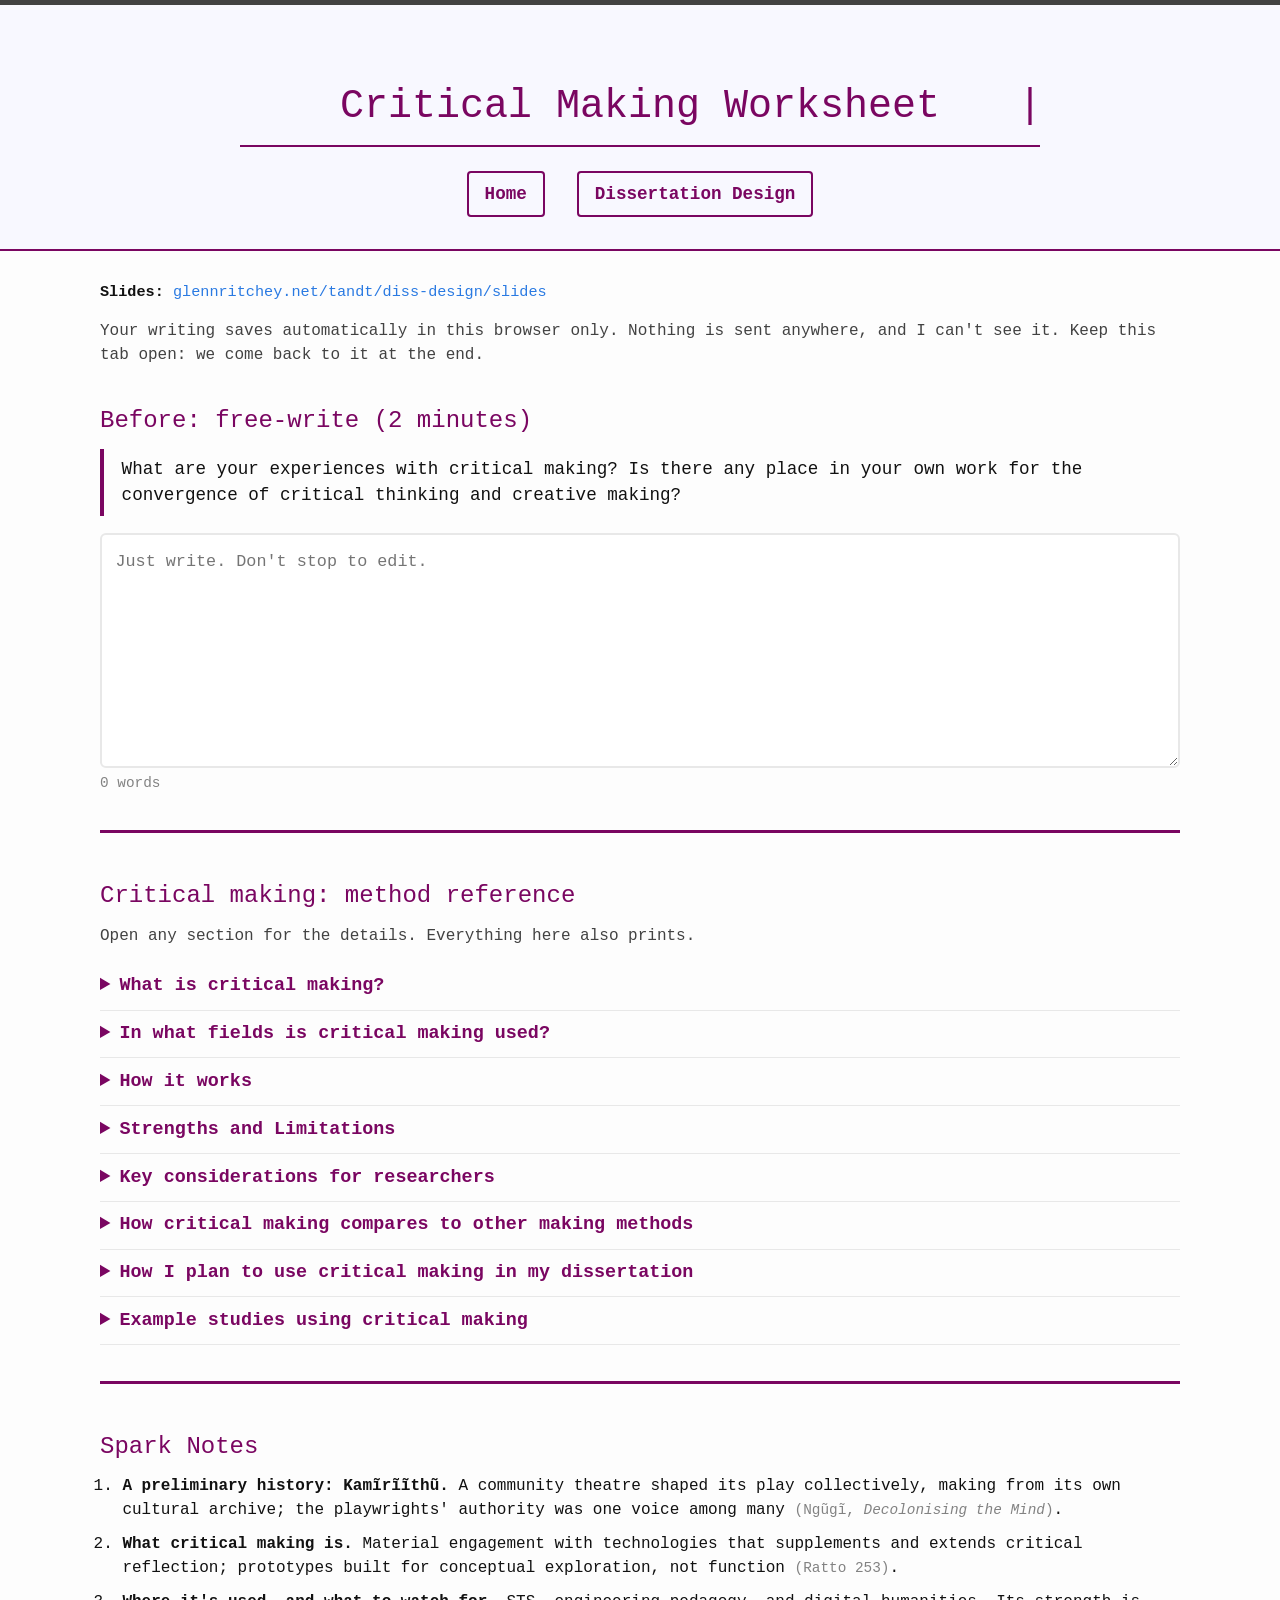
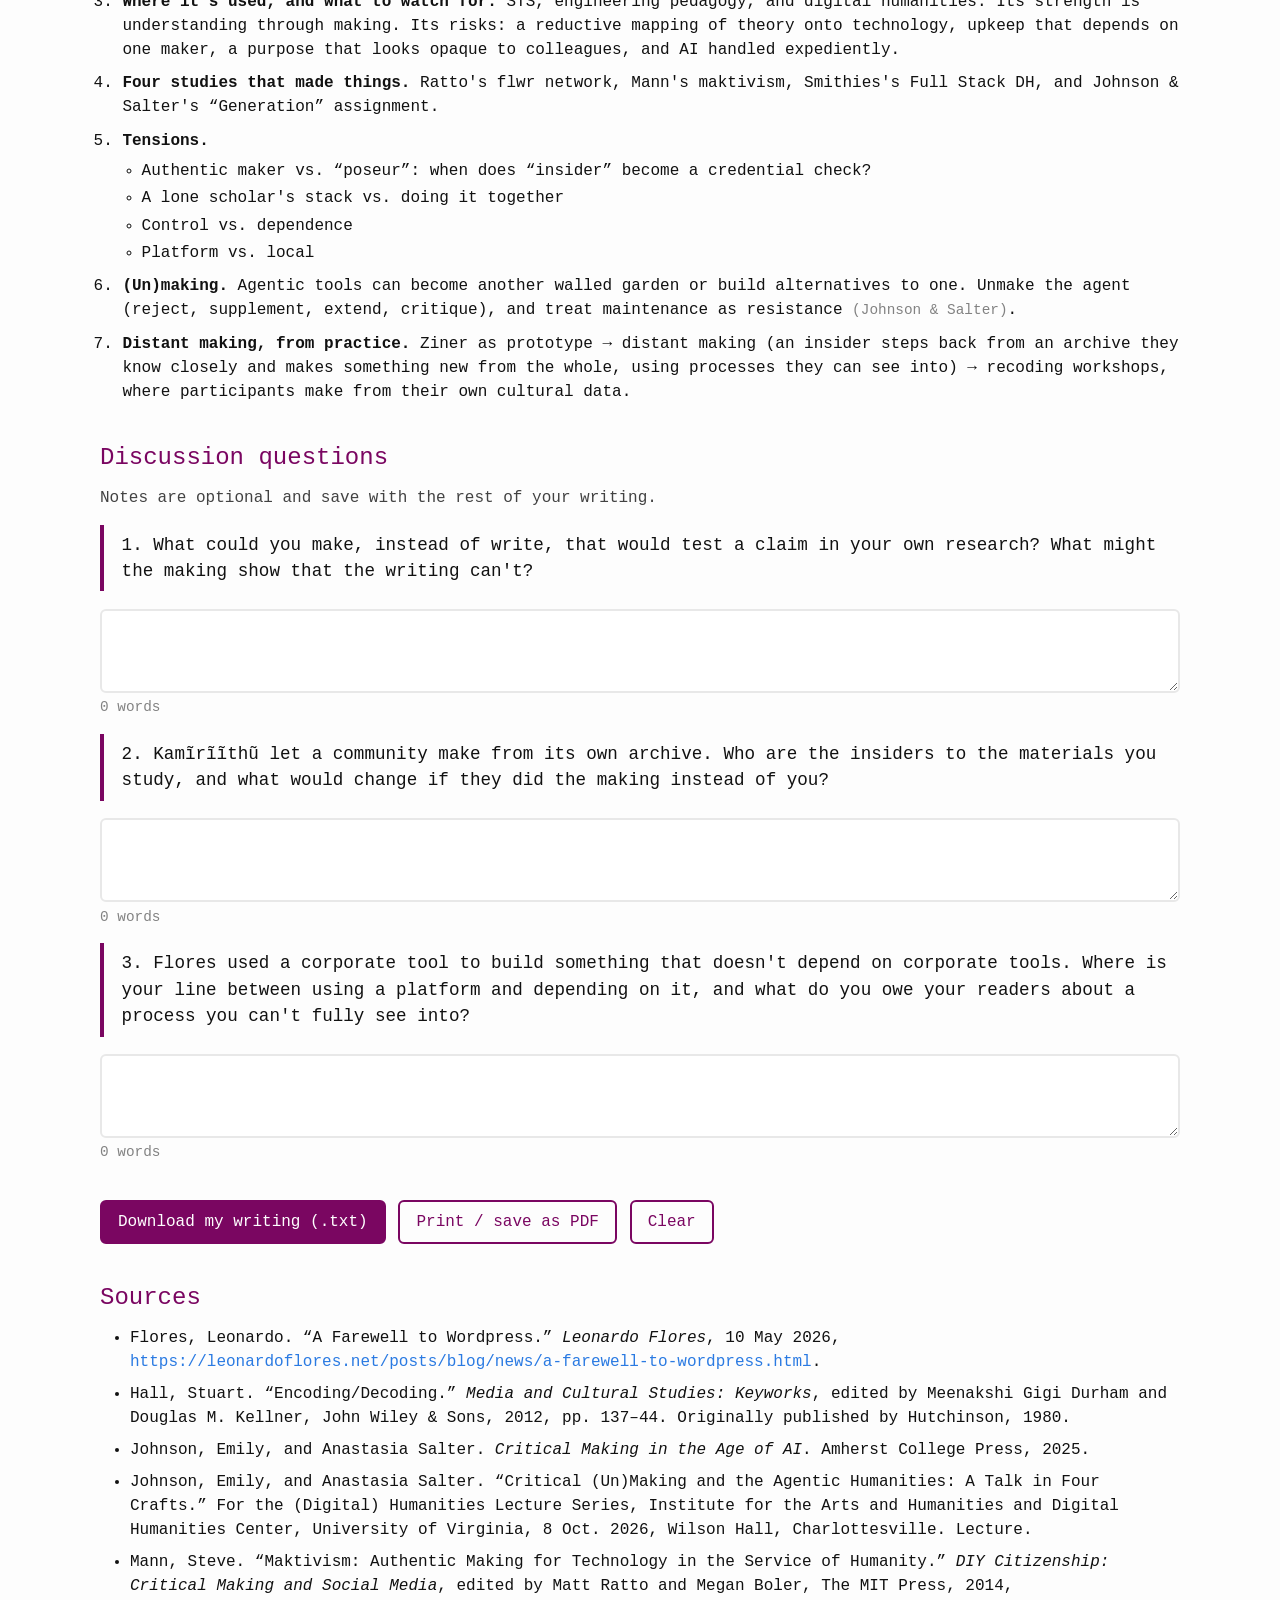
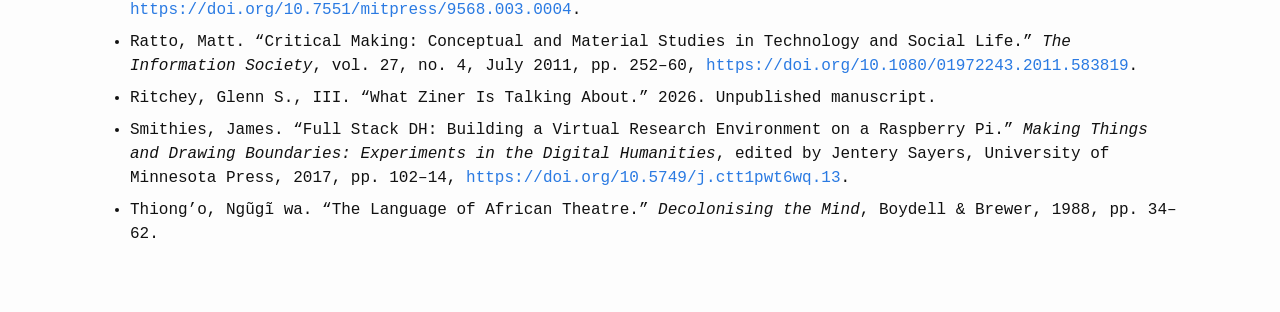
==== commit efed0780: "Updates and corrections." ====
--- a/diss-design/worksheet/index.html
+++ b/diss-design/worksheet/index.html
@@ -3,7 +3,7 @@
 <head>
   <meta charset="utf-8">
   <meta name="viewport" content="width=device-width, initial-scale=1">
-  <title>Critical Making Worksheet - Glenn S. Ritchey III</title>
+  <title>Methods Worksheet - Glenn S. Ritchey III</title>
   <link rel="stylesheet" href="../../main.css">
   <style>
     .ws-note { color: var(--grey-color-dark); }
@@ -106,7 +106,6 @@
 <div class="wrapper">
 
 <p class="ws-links"><strong>Slides:</strong> <a href="https://glennritchey.net/tandt/diss-design/slides/">glennritchey.net/tandt/diss-design/slides</a><br>
-<strong>Worksheet:</strong> <a href="https://glennritchey.net/tandt/diss-design/worksheet/">glennritchey.net/tandt/diss-design/worksheet</a></p>
 
 <p class="ws-note">Your writing saves automatically in this browser only. Nothing is sent anywhere, and I can't see it. Keep this tab open: we come back to it at the end.</p>
 
@@ -254,15 +253,6 @@
   </ol>
 </section>
 
-<!-- ============ AFTER ============ -->
-<section class="ws-section" aria-labelledby="after-h">
-  <h2 id="after-h">After</h2>
-  <p class="ws-note">Reread your free-write above, then respond.</p>
-  <p class="ws-prompt" id="after-prompt">We moved from a community making from its own archive, through critical making as material engagement that extends reflection, to the tensions it leaves open (insider and poseur, lone and together, control and dependence) and to unmaking our tools by keeping their steps visible. With those moves in mind, return to what you wrote. What would you now count as critical making in your own work? Which of these tensions does your work already sit inside, and what would it take to make something whose steps stay visible?</p>
-  <textarea id="after" aria-labelledby="after-h after-prompt"></textarea>
-  <p class="ws-meta" id="after-count">0 words</p>
-</section>
-
 <!-- ============ DISCUSSION ============ -->
 <section class="ws-section" aria-labelledby="disc-h">
   <h2 id="disc-h">Discussion questions</h2>
